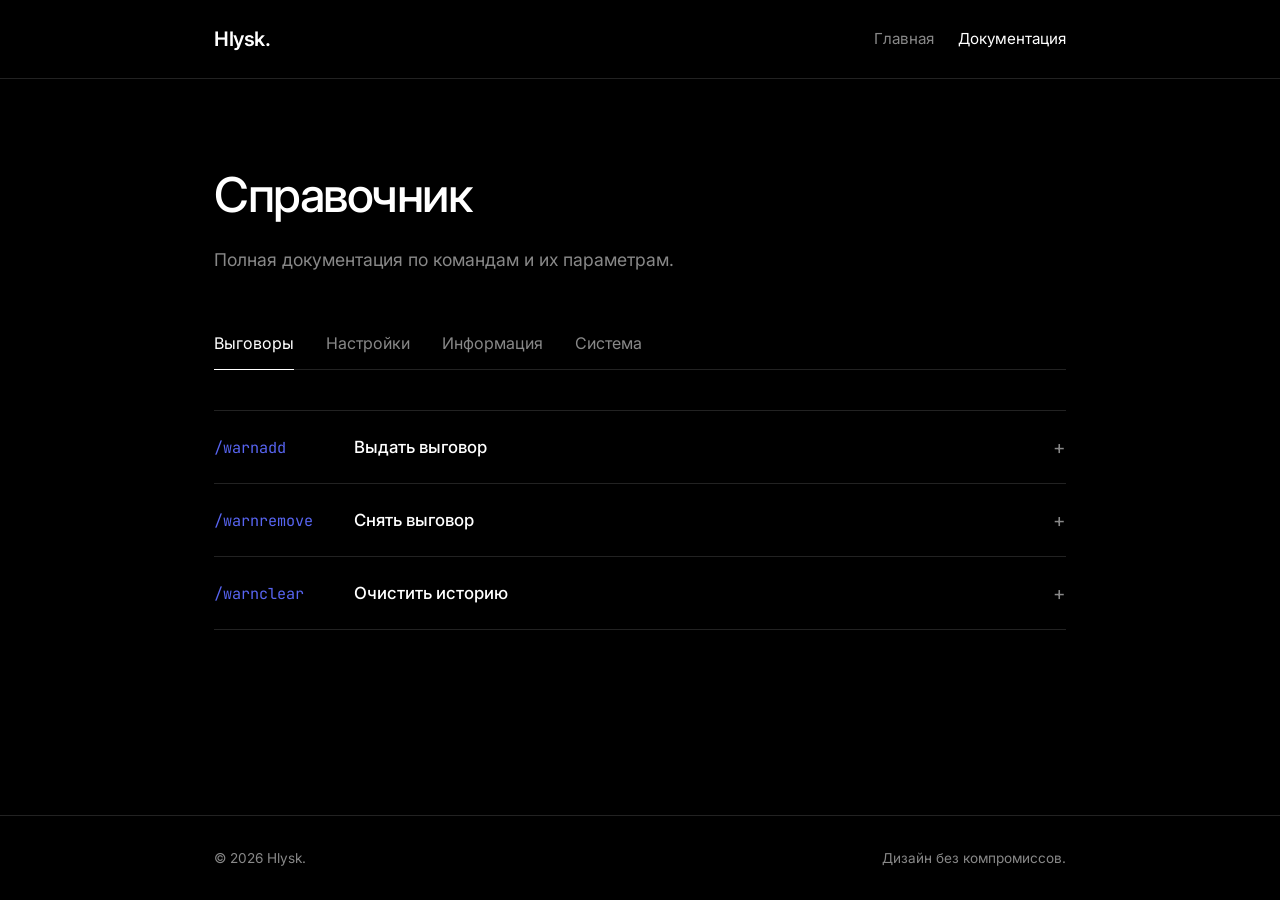
==== commands.html @ 979e0a7c "Add files via upload" ====
<!DOCTYPE html>
<html lang="ru">
<head>
    <meta charset="UTF-8">
    <meta name="viewport" content="width=device-width, initial-scale=1.0">
    <title>Hlysk. — Команды</title>
    <link href="https://fonts.googleapis.com/css2?family=Inter:wght@300;400;500;600;700&family=JetBrains+Mono:wght@400&display=swap" rel="stylesheet">
    <link rel="stylesheet" href="style.css">
</head>
<body>

    <header class="header">
        <div class="container header-inner">
            <a href="index.html" class="logo">Hlysk.</a>
            <nav class="nav">
                <a href="index.html">Главная</a>
                <a href="commands.html" class="active">Документация</a>
            </nav>
        </div>
    </header>

    <main class="container page-commands">
        <header class="page-header">
            <h1 class="page-title">Справочник</h1>
            <p class="page-subtitle">Полная документация по командам и их параметрам.</p>
        </header>

        <!-- Вкладки -->
        <div class="tabs">
            <button class="tab-btn active" data-target="mod">Выговоры</button>
            <button class="tab-btn" data-target="settings">Настройки</button>
            <button class="tab-btn" data-target="info">Информация</button>
            <button class="tab-btn" data-target="system">Система</button>
        </div>

        <div class="tab-content">
            
            <!-- Выговоры (Кураторы) -->
            <div class="tab-pane active" id="mod">
                <div class="accordion">
                    
                    <div class="acc-item">
                        <button class="acc-header">
                            <span class="acc-cmd">/warnadd</span>
                            <span class="acc-title">Выдать выговор</span>
                            <span class="acc-icon">+</span>
                        </button>
                        <div class="acc-body-wrapper">
                            <div class="acc-body">
                                <p>Выдает пользователю выговор. Бот проверяет лимит, отправляет отчет в логи и уведомляет участника. При достижении лимита применяются настроенные наказания.</p>
                                <div class="cmd-details">
                                    <div class="cmd-block">
                                        <strong>Параметры</strong>
                                        <ul class="param-list">
                                            <li><code>пользователь</code> <span>(обязательно)</span></li>
                                            <li><code>причина</code> <span>(обязательно)</span></li>
                                            <li><code>кол-во</code> <span>(опционально, по умолч. 1)</span></li>
                                        </ul>
                                    </div>
                                    <div class="cmd-block">
                                        <strong>Доступ</strong>
                                        <span>Кураторы</span>
                                    </div>
                                </div>
                            </div>
                        </div>
                    </div>

                    <div class="acc-item">
                        <button class="acc-header">
                            <span class="acc-cmd">/warnremove</span>
                            <span class="acc-title">Снять выговор</span>
                            <span class="acc-icon">+</span>
                        </button>
                        <div class="acc-body-wrapper">
                            <div class="acc-body">
                                <p>Уменьшает счетчик выговоров пользователя на указанное число.</p>
                                <div class="cmd-details">
                                    <div class="cmd-block">
                                        <strong>Параметры</strong>
                                        <ul class="param-list">
                                            <li><code>пользователь</code> <span>(обязательно)</span></li>
                                            <li><code>кол-во</code> <span>(опционально, по умолч. 1)</span></li>
                                        </ul>
                                    </div>
                                    <div class="cmd-block">
                                        <strong>Доступ</strong>
                                        <span>Кураторы</span>
                                    </div>
                                </div>
                            </div>
                        </div>
                    </div>

                    <div class="acc-item">
                        <button class="acc-header">
                            <span class="acc-cmd">/warnclear</span>
                            <span class="acc-title">Очистить историю</span>
                            <span class="acc-icon">+</span>
                        </button>
                        <div class="acc-body-wrapper">
                            <div class="acc-body">
                                <p>Полностью обнуляет все выговоры указанного пользователя.</p>
                                <div class="cmd-details">
                                    <div class="cmd-block">
                                        <strong>Доступ</strong>
                                        <span>Кураторы</span>
                                    </div>
                                </div>
                            </div>
                        </div>
                    </div>

                </div>
            </div>

            <!-- Настройки -->
            <div class="tab-pane" id="settings">
                <div class="accordion">
                    
                    <div class="acc-item">
                        <button class="acc-header">
                            <span class="acc-cmd">/settings</span>
                            <span class="acc-title">Панель управления</span>
                            <span class="acc-icon">+</span>
                        </button>
                        <div class="acc-body-wrapper">
                            <div class="acc-body">
                                <p>Открывает главное интерактивное меню для конфигурации бота на вашем сервере. Позволяет настраивать модули без ввода сложных текстовых команд.</p>
                                
                                <div class="cmd-details">
                                    <div class="cmd-block">
                                        <strong>Доступные модули в меню:</strong>
                                        <ul class="param-list">
                                            <li><code>Начальная роль</code> <span>Выбор роли, которая будет автоматически выдаваться при входе.</span></li>
                                            <li><code>Система выговоров</code> <span>Настройка каналов отчетов, логов, лимитов, а также ролей кураторов и ролей для снятия.</span></li>
                                            <li><code>Заявки</code> <span>Создание анкет с вопросами, настройка каналов транскриптов и категорий для тикетов-собеседований.</span></li>
                                        </ul>
                                    </div>
                                    <div class="cmd-block">
                                        <strong>Доступ</strong>
                                        <span>Администратор</span>
                                    </div>
                                </div>
                            </div>
                        </div>
                    </div>

                </div>
            </div>

            <!-- Информация -->
            <div class="tab-pane" id="info">
                <div class="accordion">
                    
                    <div class="acc-item">
                        <button class="acc-header">
                            <span class="acc-cmd">/warnlist</span>
                            <span class="acc-title">Список выговоров</span>
                            <span class="acc-icon">+</span>
                        </button>
                        <div class="acc-body-wrapper">
                            <div class="acc-body">
                                <p>Открывает интерактивное меню (пагинатор) для просмотра истории выговоров участника: дата, причина и текущий статус.</p>
                                <div class="cmd-details">
                                    <div class="cmd-block">
                                        <strong>Доступ</strong>
                                        <span>Все пользователи</span>
                                    </div>
                                </div>
                            </div>
                        </div>
                    </div>

                    <div class="acc-item">
                        <button class="acc-header">
                            <span class="acc-cmd">/help</span>
                            <span class="acc-title">Справка</span>
                            <span class="acc-icon">+</span>
                        </button>
                        <div class="acc-body-wrapper">
                            <div class="acc-body">
                                <p>Выводит справочник по всем командам бота внутри интерфейса Discord.</p>
                                <div class="cmd-details">
                                    <div class="cmd-block">
                                        <strong>Доступ</strong>
                                        <span>Все пользователи</span>
                                    </div>
                                </div>
                            </div>
                        </div>
                    </div>

                </div>
            </div>

            <!-- Система -->
            <div class="tab-pane" id="system">
                <div class="accordion">
                    
                    <div class="acc-item">
                        <button class="acc-header">
                            <span class="acc-cmd">/wsync</span>
                            <span class="acc-title">Синхронизация серверов</span>
                            <span class="acc-icon">+</span>
                        </button>
                        <div class="acc-body-wrapper">
                            <div class="acc-body">
                                <p>Управление глобальной сетью серверов. Позволяет сгенерировать ключ или ввести чужой ключ для объединения баз данных выговоров. Выданный выговор на одном сервере будет применен на всех серверах сети.</p>
                                <div class="cmd-details">
                                    <div class="cmd-block">
                                        <strong>Параметры</strong>
                                        <ul class="param-list">
                                            <li><code>[пусто]</code> <span>Сгенерировать ключ текущего сервера для передачи.</span></li>
                                            <li><code>ключ</code> <span>Ввести сгенерированный ключ для объединения с другим сервером.</span></li>
                                            <li><code>list</code> <span>Посмотреть список серверов в текущей сети синхронизации.</span></li>
                                            <li><code>disconnect [ID]</code> <span>Отключить сервер из сети.</span></li>
                                        </ul>
                                    </div>
                                    <div class="cmd-block">
                                        <strong>Доступ</strong>
                                        <span>Администратор</span>
                                    </div>
                                </div>
                            </div>
                        </div>
                    </div>

                </div>
            </div>

        </div>
    </main>

    <footer class="footer">
        <div class="container footer-inner">
            <span>&copy; 2026 Hlysk.</span>
            <span>Дизайн без компромиссов.</span>
        </div>
    </footer>

    <script src="script.js"></script>
</body>
</html>
---- style.css ----
:root {
    /* Абсолютный минимализм: черный, белый, оттенки серого */
    --bg: #000000;
    --bg-hover: #0a0a0a;
    --fg: #ffffff;
    --fg-muted: #888888;
    --border: #222222;
    --accent: #5865F2; /* Единственный яркий цвет */
    
    --font-sans: 'Inter', -apple-system, BlinkMacSystemFont, sans-serif;
    --font-mono: 'JetBrains Mono', monospace;
}

* {
    margin: 0;
    padding: 0;
    box-sizing: border-box;
}

body {
    font-family: var(--font-sans);
    background-color: var(--bg);
    color: var(--fg);
    line-height: 1.5;
    -webkit-font-smoothing: antialiased;
    display: flex;
    flex-direction: column;
    min-height: 100vh;
}

.container {
    width: 100%;
    max-width: 900px;
    margin: 0 auto;
    padding: 0 24px;
}

/* Навигация */
.header {
    border-bottom: 1px solid var(--border);
    padding: 24px 0;
}
.header-inner {
    display: flex;
    justify-content: space-between;
    align-items: center;
}
.logo {
    font-size: 1.25rem;
    font-weight: 600;
    color: var(--fg);
    text-decoration: none;
    letter-spacing: -0.02em;
}
.nav {
    display: flex;
    gap: 24px;
}
.nav a {
    color: var(--fg-muted);
    text-decoration: none;
    font-size: 0.95rem;
    transition: color 0.2s;
}
.nav a:hover, .nav a.active {
    color: var(--fg);
}

/* Главный экран */
.hero {
    padding: 120px 0 80px;
}
.hero-title {
    font-size: clamp(3rem, 8vw, 5rem);
    font-weight: 500;
    line-height: 1.1;
    letter-spacing: -0.04em;
    margin-bottom: 32px;
}
.hero-subtitle {
    font-size: 1.25rem;
    color: var(--fg-muted);
    max-width: 600px;
    margin-bottom: 48px;
    line-height: 1.6;
}
.btn {
    display: inline-flex;
    align-items: center;
    padding: 12px 24px;
    background: var(--fg);
    color: var(--bg);
    text-decoration: none;
    font-weight: 500;
    border-radius: 2px;
    transition: background 0.2s;
}
.btn:hover {
    background: #e0e0e0;
}

/* Сетка возможностей */
.features {
    padding: 40px 0 120px;
}
.sr-only {
    position: absolute; width: 1px; height: 1px; padding: 0; margin: -1px; overflow: hidden; clip: rect(0, 0, 0, 0); border: 0;
}
.feature-list {
    display: grid;
    grid-template-columns: repeat(2, 1fr);
    gap: 60px 40px;
    border-top: 1px solid var(--border);
    padding-top: 60px;
}
.feature-item {
    display: flex;
    flex-direction: column;
    gap: 16px;
}
.feature-number {
    font-family: var(--font-mono);
    color: var(--fg-muted);
    font-size: 0.85rem;
    padding-bottom: 16px;
    border-bottom: 1px solid var(--border);
}
.feature-text h3 {
    font-size: 1.25rem;
    font-weight: 500;
    margin-bottom: 12px;
}
.feature-text p {
    color: var(--fg-muted);
    font-size: 1rem;
}

/* Заголовки страниц */
.page-commands {
    padding: 80px 24px;
    flex-grow: 1;
}
.page-header {
    margin-bottom: 60px;
}
.page-title {
    font-size: 3rem;
    font-weight: 500;
    letter-spacing: -0.03em;
    margin-bottom: 16px;
}
.page-subtitle {
    color: var(--fg-muted);
    font-size: 1.1rem;
}

/* Вкладки (Tabs) */
.tabs {
    display: flex;
    gap: 32px;
    border-bottom: 1px solid var(--border);
    margin-bottom: 40px;
}
.tab-btn {
    background: none;
    border: none;
    color: var(--fg-muted);
    font-family: inherit;
    font-size: 1rem;
    padding: 0 0 16px 0;
    cursor: pointer;
    position: relative;
    transition: color 0.2s;
}
.tab-btn:hover {
    color: var(--fg);
}
.tab-btn.active {
    color: var(--fg);
}
.tab-btn.active::after {
    content: '';
    position: absolute;
    bottom: -1px;
    left: 0;
    width: 100%;
    height: 1px;
    background: var(--fg);
}

.tab-pane { display: none; }
.tab-pane.active {
    display: block;
    animation: fade 0.4s ease;
}
@keyframes fade {
    from { opacity: 0; }
    to { opacity: 1; }
}

/* Аккордеон команд */
.accordion {
    border-top: 1px solid var(--border);
}
.acc-item {
    border-bottom: 1px solid var(--border);
}
.acc-header {
    width: 100%;
    display: grid;
    grid-template-columns: 140px 1fr 24px;
    align-items: center;
    padding: 24px 16px;
    background: transparent;
    border: none;
    color: var(--fg);
    text-align: left;
    cursor: pointer;
    font-family: inherit;
    transition: background-color 0.2s ease;
    margin: 0 -16px; /* Компенсация паддинга для красивого hover на всю ширину */
    width: calc(100% + 32px);
}
.acc-header:hover {
    background-color: var(--bg-hover);
}
.acc-cmd {
    font-family: var(--font-mono);
    color: var(--accent);
    font-size: 0.95rem;
}
.acc-title {
    font-size: 1.05rem;
    font-weight: 500;
}
.acc-icon {
    font-size: 1.2rem;
    color: var(--fg-muted);
    transition: transform 0.3s ease;
    text-align: right;
}
.acc-item.open .acc-icon {
    transform: rotate(45deg);
}

/* Контент аккордеона */
.acc-body-wrapper {
    display: grid;
    grid-template-rows: 0fr;
    transition: grid-template-rows 0.3s ease;
}
.acc-item.open .acc-body-wrapper {
    grid-template-rows: 1fr;
}
.acc-body {
    overflow: hidden;
}
.acc-body p {
    color: var(--fg-muted);
    padding-bottom: 24px;
    max-width: 650px;
    line-height: 1.6;
}

.cmd-details {
    display: flex;
    flex-wrap: wrap;
    gap: 60px;
    padding-bottom: 32px;
}
.cmd-block strong {
    display: block;
    font-size: 0.85rem;
    color: var(--fg);
    text-transform: uppercase;
    letter-spacing: 0.05em;
    margin-bottom: 16px;
}
.cmd-block span {
    color: var(--fg-muted);
    font-size: 0.95rem;
}

/* Оформление параметров */
.param-list {
    list-style: none;
    display: flex;
    flex-direction: column;
    gap: 12px;
}
.param-list code {
    font-family: var(--font-mono);
    color: var(--fg);
    background: #111111;
    border: 1px solid #333333;
    padding: 3px 8px;
    border-radius: 4px;
    font-size: 0.85rem;
    margin-right: 8px;
    display: inline-block;
}

/* Футер */
.footer {
    border-top: 1px solid var(--border);
    padding: 32px 0;
    margin-top: auto;
}
.footer-inner {
    display: flex;
    justify-content: space-between;
    color: var(--fg-muted);
    font-size: 0.85rem;
}

/* Адаптив */
@media (max-width: 768px) {
    .feature-list { grid-template-columns: 1fr; gap: 40px; }
    .acc-header { grid-template-columns: 1fr auto; gap: 12px; }
    .acc-title { display: none; }
    .cmd-details { flex-direction: column; gap: 32px; }
    .tabs { overflow-x: auto; white-space: nowrap; padding-bottom: 4px; }
}
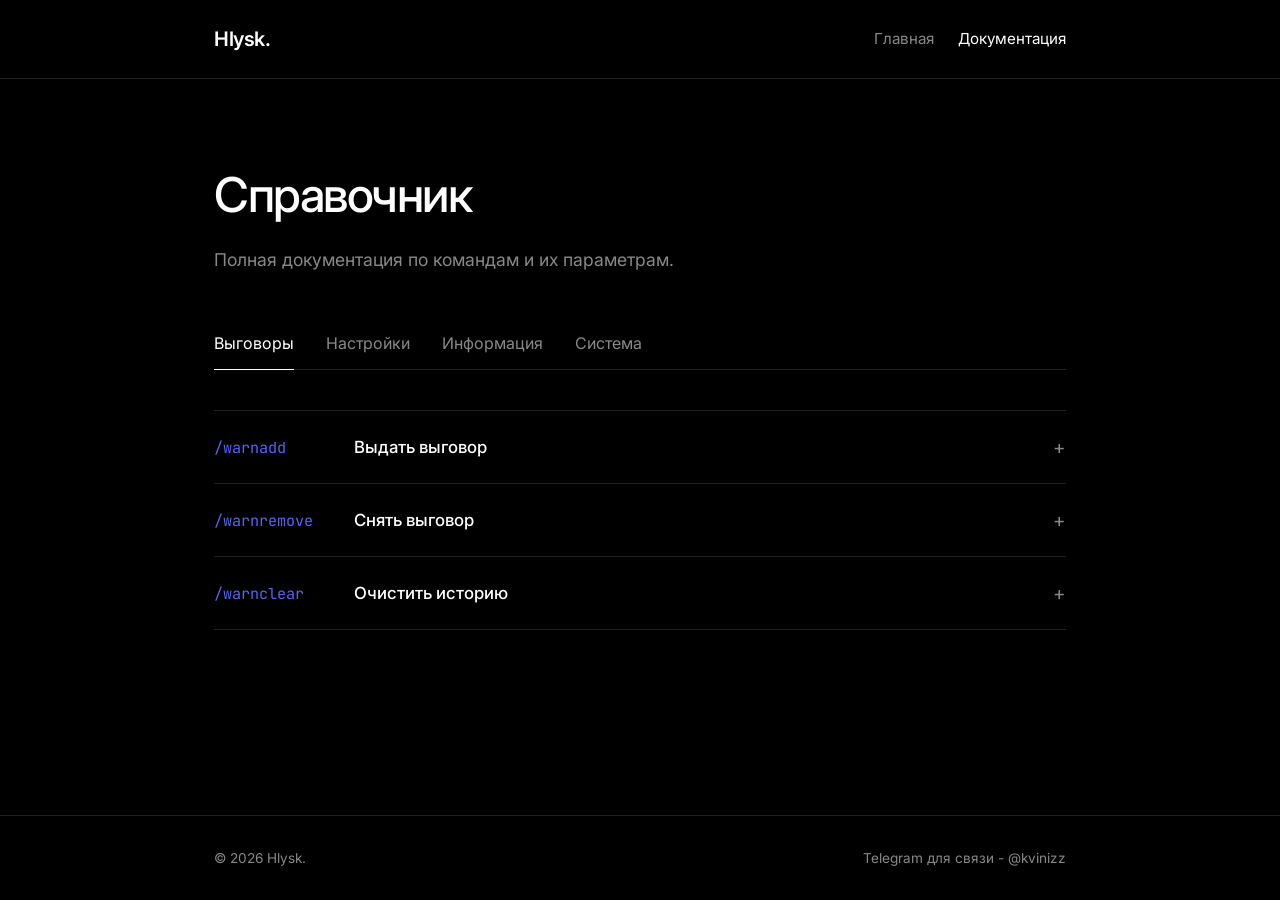
==== commit 0c1e6bec: "Add files via upload" ====
--- a/commands.html
+++ b/commands.html
@@ -235,7 +235,7 @@
     <footer class="footer">
         <div class="container footer-inner">
             <span>&copy; 2026 Hlysk.</span>
-            <span>Дизайн без компромиссов.</span>
+            <span>Telegram для связи - @kvinizz</span>
         </div>
     </footer>
 
